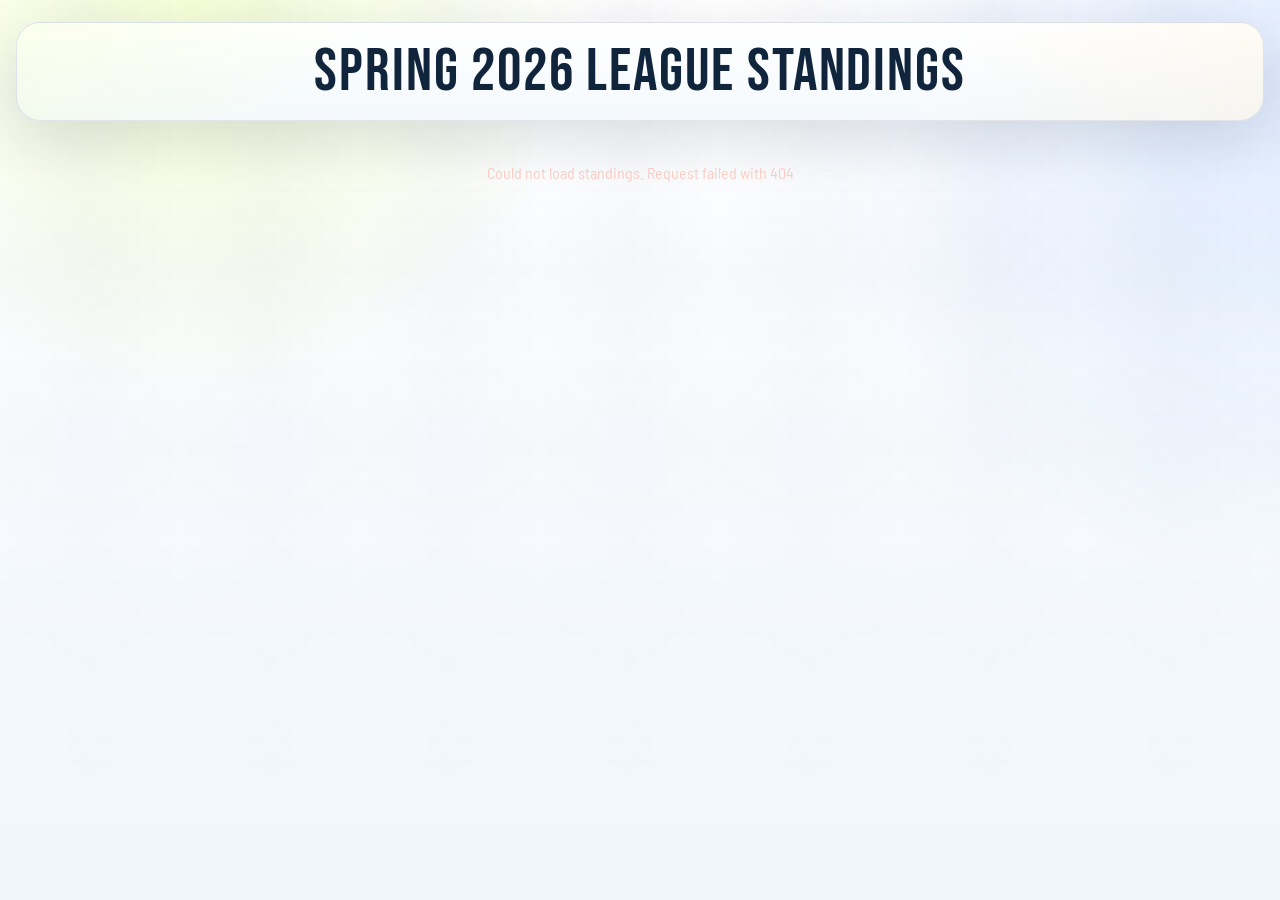
==== index.html @ e8e82318 "Initial standings embed app" ====
<!doctype html>
<html lang="en">
  <head>
    <meta charset="UTF-8" />
    <meta name="viewport" content="width=device-width, initial-scale=1.0" />
    <title>QBK League Standings</title>
    <link rel="preconnect" href="https://fonts.googleapis.com" />
    <link rel="preconnect" href="https://fonts.gstatic.com" crossorigin />
    <link href="https://fonts.googleapis.com/css2?family=Bebas+Neue&family=Barlow+Semi+Condensed:wght@400;500;600;700&display=swap" rel="stylesheet" />
    <link rel="stylesheet" href="./styles.css?v=20260311-standings-1" />
  </head>
  <body>
    <main class="shell">
      <section class="title-panel panel">
        <h1 id="widget-title">Spring 2026 League Standings</h1>
      </section>

      <section id="standings-grid" class="standings-grid"></section>
    </main>

    <template id="league-template">
      <article class="league-card panel">
        <header class="league-header">
          <div>
            <h2 class="league-title"></h2>
          </div>
        </header>
        <div class="table-wrap">
          <table class="standings-table">
            <thead>
              <tr>
                <th>#</th>
                <th>Team</th>
                <th>W</th>
                <th>L</th>
                <th>Win %</th>
                <th>Diff</th>
                <th>GP</th>
              </tr>
            </thead>
            <tbody></tbody>
          </table>
        </div>
      </article>
    </template>

    <script src="./app.js?v=20260311-standings-1"></script>
  </body>
</html>
---- styles.css ----
:root {
  --bg: #f7fbff;
  --bg-deep: #edf4fa;
  --panel: rgba(255, 255, 255, 0.96);
  --panel-strong: rgba(255, 255, 255, 0.98);
  --line: rgba(18, 46, 72, 0.12);
  --ink: #10243c;
  --muted: #58718a;
  --accent: #d7ff3f;
  --accent-soft: rgba(215, 255, 63, 0.14);
  --gold: #ffb84d;
  --danger: #ff7f66;
  --shadow: 0 18px 60px rgba(16, 36, 60, 0.12);
}

* {
  box-sizing: border-box;
}

html, body {
  margin: 0;
  min-height: 100%;
}

body {
  font-family: "Barlow Semi Condensed", "Segoe UI", sans-serif;
  color: var(--ink);
  background:
    radial-gradient(circle at 15% 0%, rgba(215, 255, 63, 0.2), transparent 28%),
    radial-gradient(circle at 100% 10%, rgba(86, 150, 255, 0.16), transparent 32%),
    linear-gradient(180deg, rgba(255, 255, 255, 0.96), rgba(239, 246, 252, 0.98)),
    repeating-linear-gradient(135deg, rgba(16, 36, 60, 0.025) 0 10px, rgba(16, 36, 60, 0.012) 10px 20px),
    var(--bg);
}

body::before {
  content: "";
  position: fixed;
  inset: 0;
  background:
    linear-gradient(90deg, transparent 0, rgba(16,36,60,0.025) 50%, transparent 100%),
    linear-gradient(0deg, transparent 0, rgba(16,36,60,0.025) 50%, transparent 100%);
  background-size: 180px 180px;
  mask-image: linear-gradient(180deg, rgba(0, 0, 0, 0.8), transparent 92%);
  pointer-events: none;
}

.shell {
  width: min(1380px, calc(100vw - 32px));
  margin: 22px auto 40px;
  display: grid;
  gap: 16px;
}

.shell-embed {
  width: min(1380px, calc(100vw - 12px));
  margin: 6px auto 12px;
}

.panel {
  position: relative;
  overflow: hidden;
  border: 1px solid var(--line);
  border-radius: 24px;
  background: linear-gradient(180deg, rgba(255, 255, 255, 0.98), rgba(244, 249, 253, 0.98));
  box-shadow: var(--shadow);
}

.panel::after {
  content: "";
  position: absolute;
  inset: 0;
  background: linear-gradient(130deg, rgba(215,255,63,0.1), transparent 28%, transparent 72%, rgba(255,184,77,0.08));
  pointer-events: none;
}

.title-panel,
.league-card {
  padding: 18px 20px;
}

h1,
.league-title {
  margin: 0;
  font-family: "Bebas Neue", Impact, sans-serif;
  font-weight: 400;
  letter-spacing: 0.03em;
}

h1 {
  font-size: clamp(2.2rem, 5vw, 3.8rem);
  line-height: 0.94;
  text-align: center;
}

.title-panel {
  padding-top: 20px;
  padding-bottom: 20px;
}

.title-panel-embed {
  border-radius: 18px;
}

.standings-grid {
  display: grid;
  grid-template-columns: minmax(0, 1fr);
  gap: 16px;
}

.league-card {
  min-height: 100%;
  width: 100%;
}

.league-header {
  display: flex;
  justify-content: space-between;
  align-items: start;
  gap: 12px;
  margin-bottom: 12px;
}

.league-title {
  font-size: 2rem;
  line-height: 0.95;
}

.table-wrap {
  overflow: auto;
  border-radius: 18px;
  border: 1px solid rgba(152, 180, 208, 0.14);
  background: rgba(255, 255, 255, 0.78);
}

.standings-table {
  width: 100%;
  border-collapse: collapse;
  min-width: 520px;
}

.standings-table thead th {
  position: sticky;
  top: 0;
  z-index: 1;
  background: rgba(241, 247, 252, 0.98);
  color: var(--muted);
  font-size: 0.82rem;
  letter-spacing: 0.08em;
  text-transform: uppercase;
}

.standings-table th,
.standings-table td {
  padding: 11px 12px;
  text-align: left;
  border-bottom: 1px solid rgba(152, 180, 208, 0.1);
  white-space: nowrap;
}

.standings-table tbody tr:nth-child(odd) {
  background: rgba(16, 36, 60, 0.025);
}

.standings-table tbody tr:hover {
  background: rgba(215, 255, 63, 0.14);
}

.standings-table td:first-child,
.standings-table th:first-child {
  width: 44px;
  text-align: center;
}

.team-cell {
  min-width: 180px;
  white-space: normal;
}

.rank-chip {
  display: inline-grid;
  place-items: center;
  width: 28px;
  height: 28px;
  border-radius: 999px;
  background: rgba(16,36,60,0.08);
  font-weight: 700;
}

.is-loading,
.is-error,
.empty-state {
  padding: 26px 20px;
  text-align: center;
  color: var(--muted);
}

.is-error {
  color: #ffd0c7;
}

.feed-live {
  color: var(--accent);
}

.feed-cached {
  color: var(--gold);
}

@media (max-width: 900px) {
  .shell {
    width: min(100vw - 12px, 1380px);
    margin: 8px auto 16px;
  }

  .title-panel,
  .league-card {
    padding: 14px;
  }

  h1 {
    font-size: 2.7rem;
  }

  .standings-grid {
    grid-template-columns: 1fr;
  }
}

@media (max-width: 680px) {
  .shell,
  .shell-embed {
    width: min(100vw - 8px, 1380px);
    margin: 4px auto 10px;
    gap: 10px;
  }

  .panel {
    border-radius: 18px;
  }

  .title-panel,
  .league-card {
    padding: 12px;
  }

  h1 {
    font-size: 2.25rem;
  }

  .league-header {
    margin-bottom: 10px;
  }

  .league-title {
    font-size: 1.65rem;
  }

  .table-wrap {
    overflow-x: auto;
    border: 1px solid rgba(152, 180, 208, 0.14);
    background: rgba(255, 255, 255, 0.86);
  }

  .standings-table {
    min-width: 0;
    table-layout: fixed;
  }

  .team-cell {
    min-width: 0;
    font-size: 0.9rem;
    font-weight: 700;
    line-height: 1.1;
  }

  .standings-table th,
  .standings-table td {
    padding: 8px 6px;
    font-size: 0.78rem;
    text-align: center;
  }

  .standings-table thead th {
    font-size: 0.68rem;
    letter-spacing: 0.06em;
  }

  .standings-table td:nth-child(2),
  .standings-table th:nth-child(2) {
    text-align: left;
    width: 42%;
  }

  .standings-table td:first-child,
  .standings-table th:first-child {
    width: 34px;
    padding-left: 4px;
    padding-right: 4px;
  }

  .standings-table td:nth-child(n+3),
  .standings-table th:nth-child(n+3) {
    width: 9.6%;
  }

  .rank-chip {
    width: 24px;
    height: 24px;
    font-size: 0.82rem;
  }
}
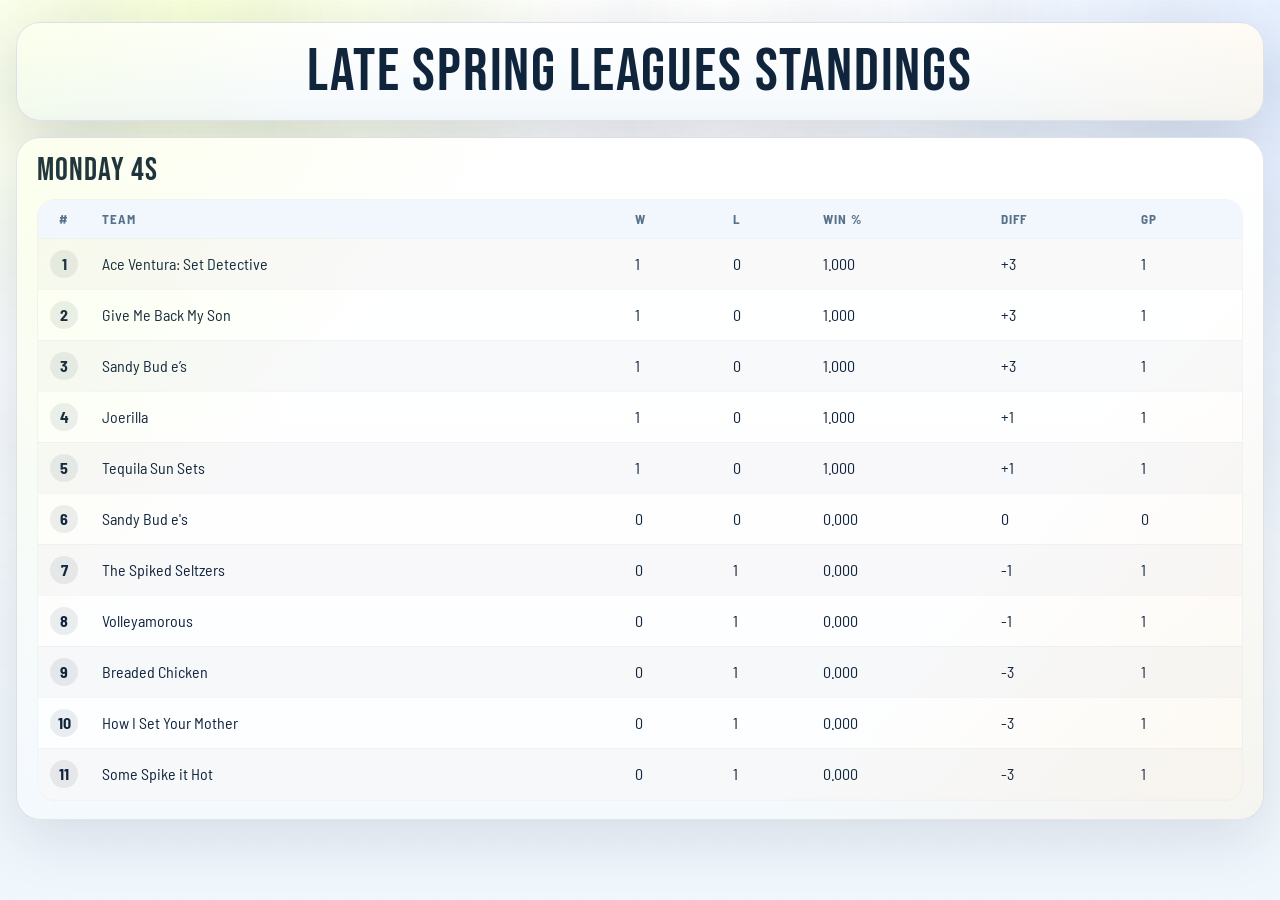
==== commit 7b56a488: "Switch embed to Late Spring standings" ====
--- a/index.html
+++ b/index.html
@@ -3,7 +3,7 @@
   <head>
     <meta charset="UTF-8" />
     <meta name="viewport" content="width=device-width, initial-scale=1.0" />
-    <title>QBK League Standings</title>
+    <title>QBK Late Spring League Standings</title>
     <link rel="preconnect" href="https://fonts.googleapis.com" />
     <link rel="preconnect" href="https://fonts.gstatic.com" crossorigin />
     <link href="https://fonts.googleapis.com/css2?family=Bebas+Neue&family=Barlow+Semi+Condensed:wght@400;500;600;700&display=swap" rel="stylesheet" />
@@ -12,7 +12,7 @@
   <body>
     <main class="shell">
       <section class="title-panel panel">
-        <h1 id="widget-title">Spring 2026 League Standings</h1>
+        <h1 id="widget-title">Late Spring Leagues Standings</h1>
       </section>
 
       <section id="standings-grid" class="standings-grid"></section>
@@ -44,6 +44,6 @@
       </article>
     </template>
 
-    <script src="./app.js?v=20260311-standings-1"></script>
+    <script src="./app.js?v=20260512-late-spring-1"></script>
   </body>
 </html>
--- a/styles.css
+++ b/styles.css
@@ -45,6 +45,14 @@
   pointer-events: none;
 }
 
+body[data-tv="1"] {
+  min-height: 100vh;
+}
+
+body[data-tv="1"]::before {
+  mask-image: linear-gradient(180deg, rgba(0, 0, 0, 0.9), transparent 100%);
+}
+
 .shell {
   width: min(1380px, calc(100vw - 32px));
   margin: 22px auto 40px;
@@ -208,7 +216,7 @@
 }
 
 @media (max-width: 900px) {
-  .shell {
+.shell {
     width: min(100vw - 12px, 1380px);
     margin: 8px auto 16px;
   }
@@ -225,6 +233,58 @@
   .standings-grid {
     grid-template-columns: 1fr;
   }
+}
+
+.tv-shell {
+  width: min(1800px, calc(100vw - 32px));
+  min-height: 100vh;
+  margin: 0 auto;
+  padding: 20px 0;
+  display: grid;
+  align-items: center;
+}
+
+.tv-card {
+  padding: 26px 28px 24px;
+}
+
+.tv-header {
+  margin-bottom: 18px;
+}
+
+.tv-header h1 {
+  font-size: clamp(3rem, 6vw, 5.8rem);
+  text-align: left;
+}
+
+.tv-table-wrap {
+  overflow: hidden;
+}
+
+.tv-standings-table {
+  min-width: 0;
+}
+
+.tv-standings-table th,
+.tv-standings-table td {
+  padding: 16px 18px;
+  font-size: clamp(1rem, 1.3vw, 1.45rem);
+}
+
+.tv-standings-table thead th {
+  font-size: clamp(0.85rem, 1vw, 1.05rem);
+}
+
+.tv-standings-table .team-cell {
+  min-width: 340px;
+  font-size: clamp(1.1rem, 1.45vw, 1.55rem);
+  font-weight: 700;
+}
+
+body[data-tv="1"] .rank-chip {
+  width: 34px;
+  height: 34px;
+  font-size: 1rem;
 }
 
 @media (max-width: 680px) {
@@ -257,7 +317,7 @@
   }
 
   .table-wrap {
-    overflow-x: auto;
+    overflow-x: hidden;
     border: 1px solid rgba(152, 180, 208, 0.14);
     background: rgba(255, 255, 255, 0.86);
   }
@@ -269,44 +329,83 @@
 
   .team-cell {
     min-width: 0;
-    font-size: 0.9rem;
+    font-size: 0.84rem;
     font-weight: 700;
     line-height: 1.1;
+    white-space: normal;
+    overflow-wrap: anywhere;
+    word-break: break-word;
   }
 
   .standings-table th,
   .standings-table td {
-    padding: 8px 6px;
-    font-size: 0.78rem;
+    padding: 7px 4px;
+    font-size: 0.68rem;
     text-align: center;
+    font-variant-numeric: tabular-nums;
   }
 
   .standings-table thead th {
-    font-size: 0.68rem;
-    letter-spacing: 0.06em;
+    font-size: 0.6rem;
+    letter-spacing: 0.04em;
+    white-space: nowrap;
   }
 
   .standings-table td:nth-child(2),
   .standings-table th:nth-child(2) {
     text-align: left;
-    width: 42%;
+    width: 48%;
   }
 
   .standings-table td:first-child,
   .standings-table th:first-child {
-    width: 34px;
-    padding-left: 4px;
-    padding-right: 4px;
-  }
-
-  .standings-table td:nth-child(n+3),
-  .standings-table th:nth-child(n+3) {
-    width: 9.6%;
+    width: 30px;
+    padding-left: 2px;
+    padding-right: 2px;
+  }
+
+  .standings-table td:nth-child(3),
+  .standings-table th:nth-child(3),
+  .standings-table td:nth-child(4),
+  .standings-table th:nth-child(4),
+  .standings-table td:nth-child(7),
+  .standings-table th:nth-child(7) {
+    width: 7%;
+  }
+
+  .standings-table td:nth-child(5),
+  .standings-table th:nth-child(5) {
+    width: 13%;
+  }
+
+  .standings-table td:nth-child(6),
+  .standings-table th:nth-child(6) {
+    width: 10%;
+  }
+
+  .standings-table th:nth-child(5) {
+    font-size: 0;
+  }
+
+  .standings-table th:nth-child(5)::after {
+    content: "PCT";
+    font-size: 0.6rem;
+    letter-spacing: 0.04em;
+  }
+
+  .standings-table th:nth-child(6) {
+    font-size: 0;
+  }
+
+  .standings-table th:nth-child(6)::after {
+    content: "DIFF";
+    font-size: 0.6rem;
+    letter-spacing: 0.04em;
   }
 
   .rank-chip {
-    width: 24px;
-    height: 24px;
-    font-size: 0.82rem;
-  }
-}
+    width: 22px;
+    height: 22px;
+    font-size: 0.74rem;
+  }
+}
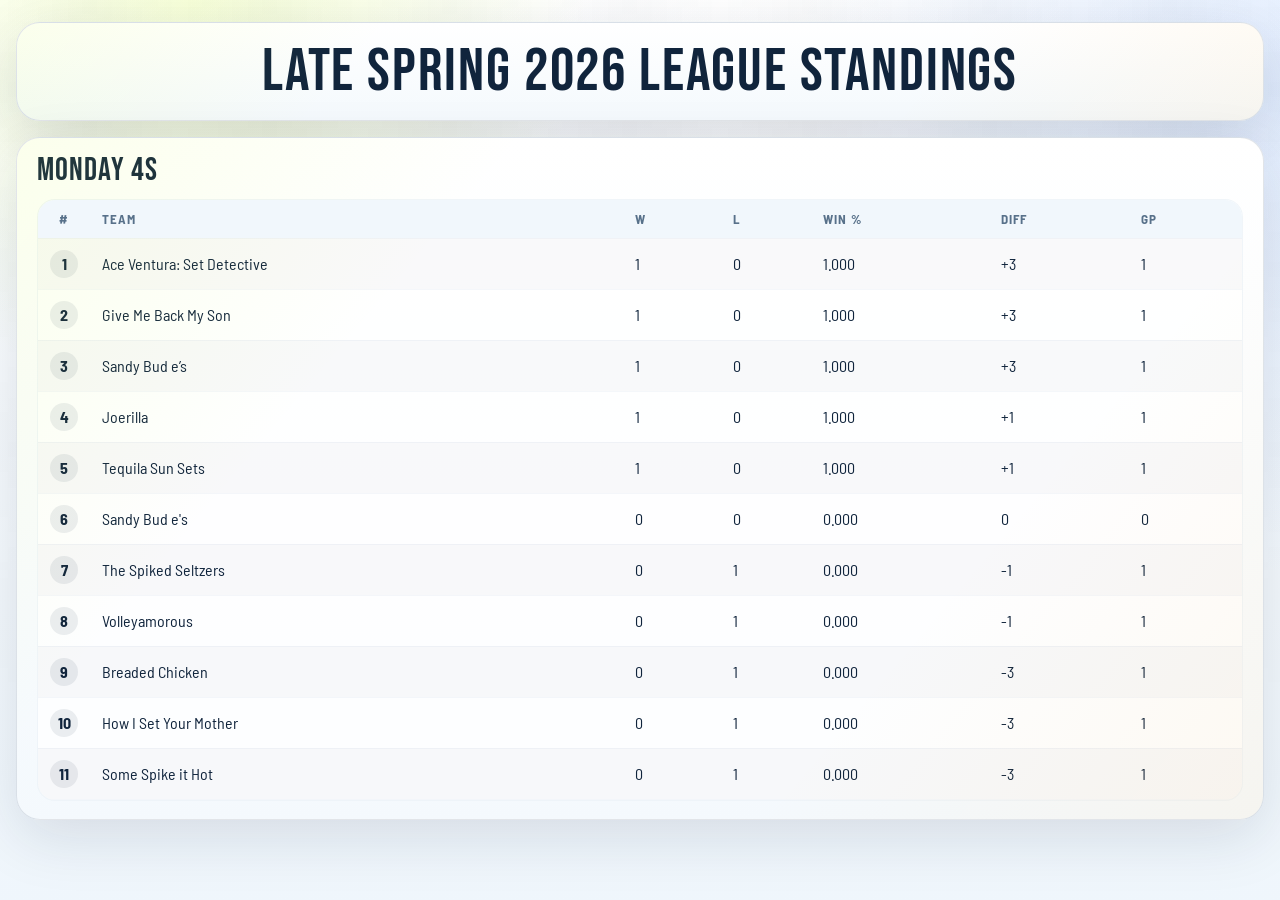
==== commit 36144d94: "Force Late Spring 2026 embed season" ====
--- a/index.html
+++ b/index.html
@@ -12,7 +12,7 @@
   <body>
     <main class="shell">
       <section class="title-panel panel">
-        <h1 id="widget-title">Late Spring Leagues Standings</h1>
+        <h1 id="widget-title">Late Spring 2026 Standings</h1>
       </section>
 
       <section id="standings-grid" class="standings-grid"></section>
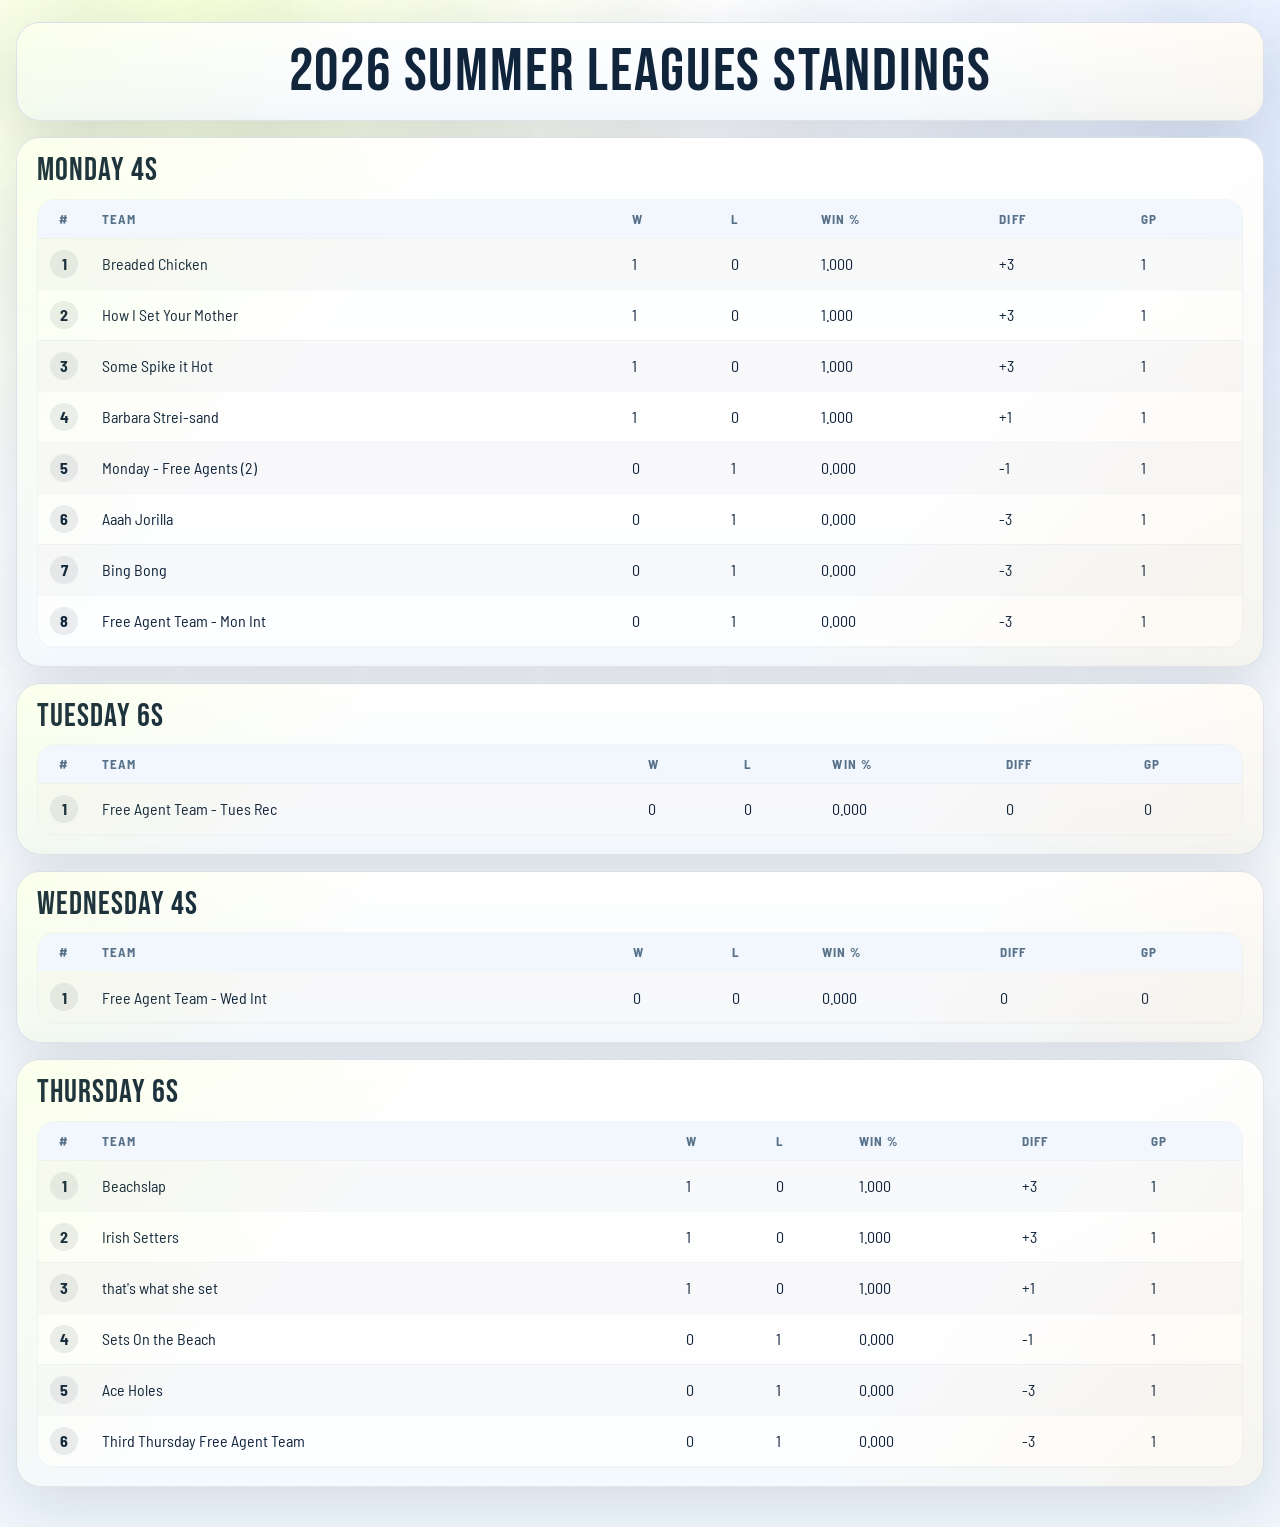
==== commit d1feb516: "Switch standings to Summer Leagues" ====
--- a/index.html
+++ b/index.html
@@ -3,7 +3,7 @@
   <head>
     <meta charset="UTF-8" />
     <meta name="viewport" content="width=device-width, initial-scale=1.0" />
-    <title>QBK Late Spring League Standings</title>
+    <title>QBK 2026 Summer League Standings</title>
     <link rel="preconnect" href="https://fonts.googleapis.com" />
     <link rel="preconnect" href="https://fonts.gstatic.com" crossorigin />
     <link href="https://fonts.googleapis.com/css2?family=Bebas+Neue&family=Barlow+Semi+Condensed:wght@400;500;600;700&display=swap" rel="stylesheet" />
@@ -12,7 +12,7 @@
   <body>
     <main class="shell">
       <section class="title-panel panel">
-        <h1 id="widget-title">Late Spring 2026 Standings</h1>
+        <h1 id="widget-title">2026 Summer Leagues Standings</h1>
       </section>
 
       <section id="standings-grid" class="standings-grid"></section>
@@ -44,6 +44,6 @@
       </article>
     </template>
 
-    <script src="./app.js?v=20260512-late-spring-1"></script>
+    <script src="./app.js?v=20260717-summer-leagues-1"></script>
   </body>
 </html>
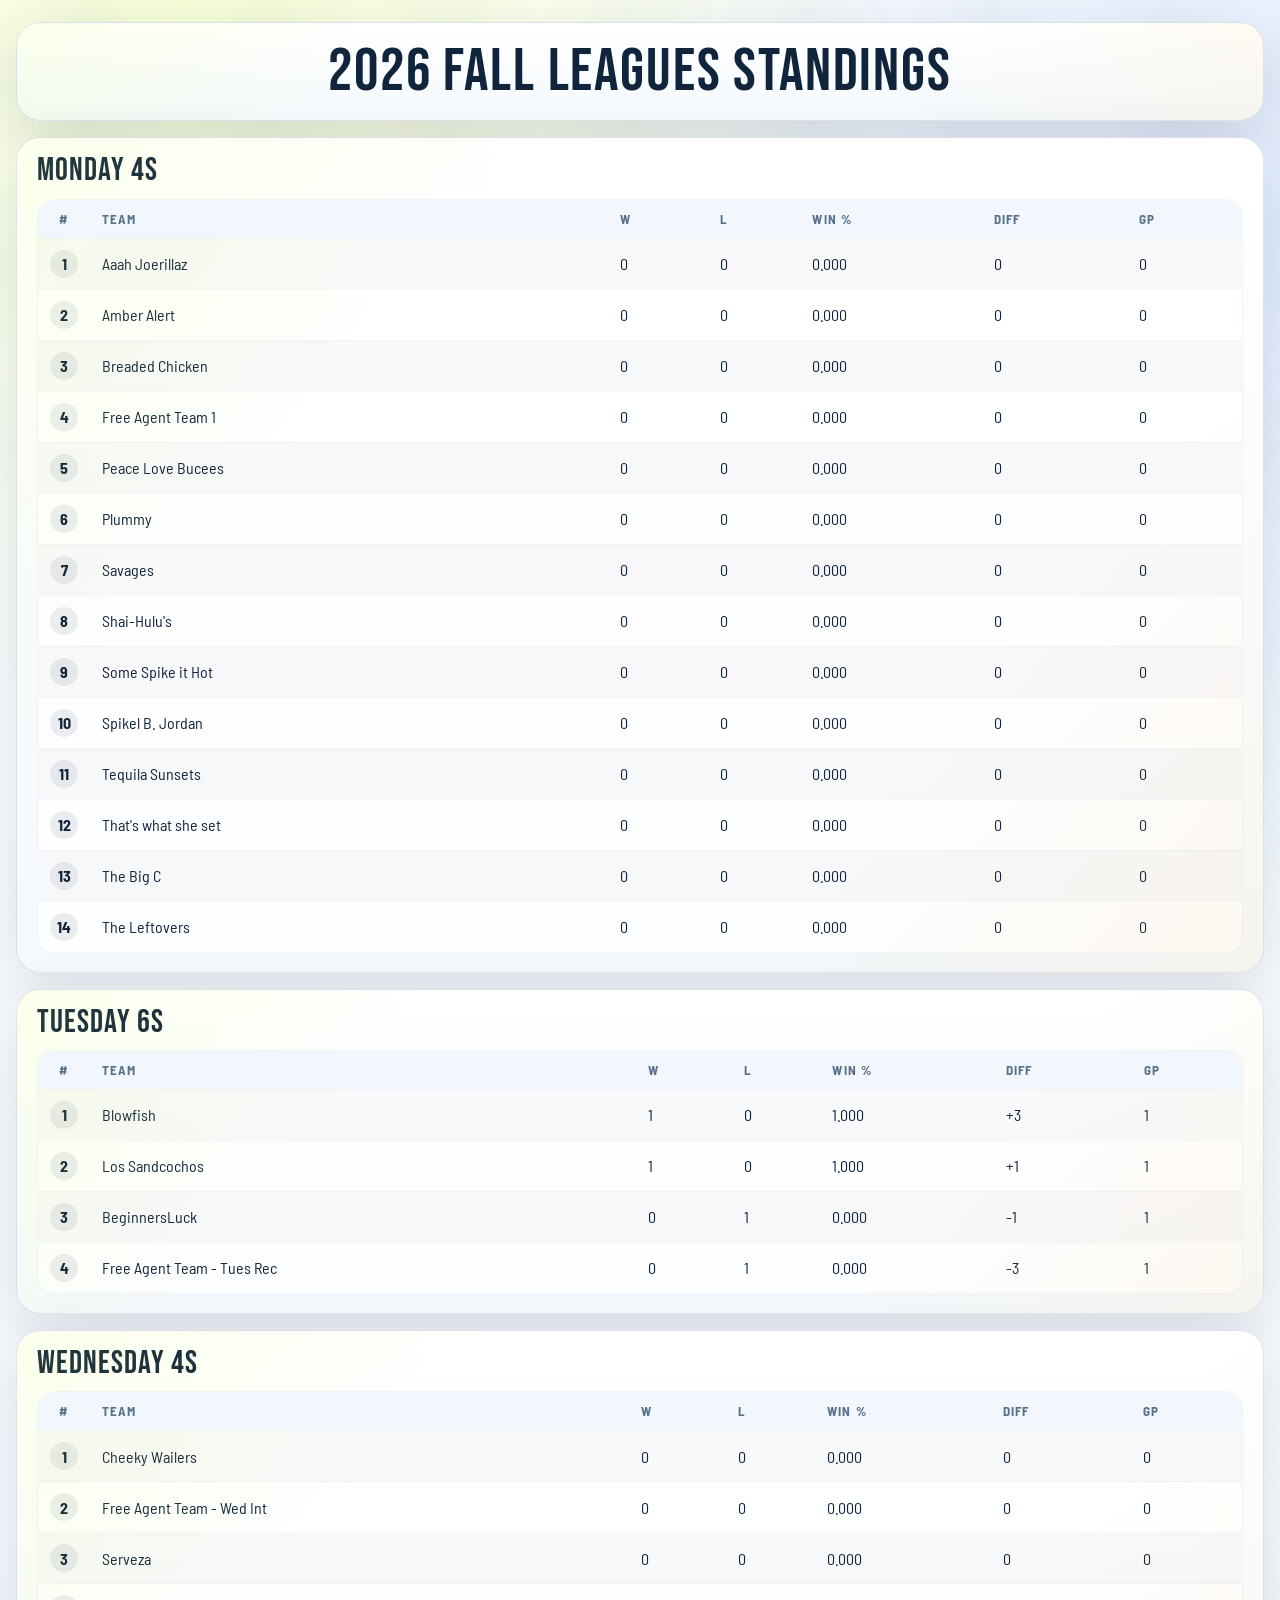
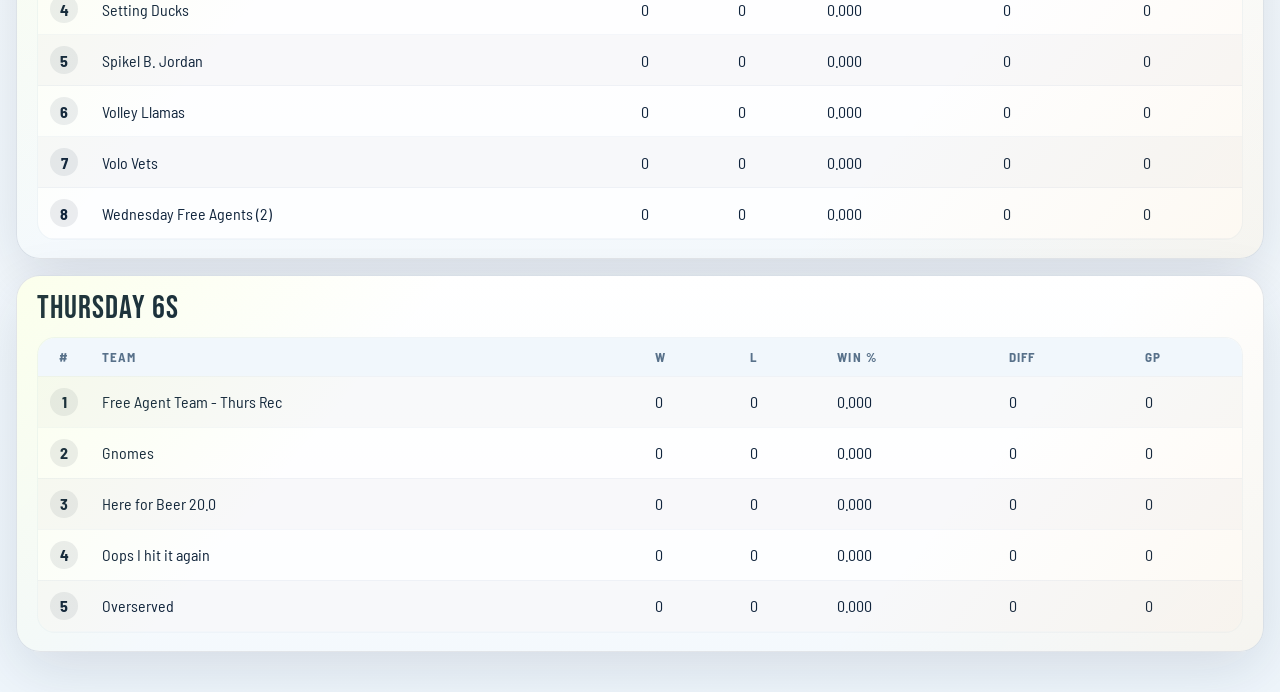
==== commit 67c42f9b: "Refresh 2026 Fall standings" ====
--- a/index.html
+++ b/index.html
@@ -3,7 +3,7 @@
   <head>
     <meta charset="UTF-8" />
     <meta name="viewport" content="width=device-width, initial-scale=1.0" />
-    <title>QBK 2026 Summer League Standings</title>
+    <title>QBK 2026 Fall League Standings</title>
     <link rel="preconnect" href="https://fonts.googleapis.com" />
     <link rel="preconnect" href="https://fonts.gstatic.com" crossorigin />
     <link href="https://fonts.googleapis.com/css2?family=Bebas+Neue&family=Barlow+Semi+Condensed:wght@400;500;600;700&display=swap" rel="stylesheet" />
@@ -12,7 +12,7 @@
   <body>
     <main class="shell">
       <section class="title-panel panel">
-        <h1 id="widget-title">2026 Summer Leagues Standings</h1>
+        <h1 id="widget-title">2026 Fall Leagues Standings</h1>
       </section>
 
       <section id="standings-grid" class="standings-grid"></section>
@@ -44,6 +44,6 @@
       </article>
     </template>
 
-    <script src="./app.js?v=20260717-summer-leagues-1"></script>
+    <script src="./app.js?v=20260909-fall-leagues-1"></script>
   </body>
 </html>
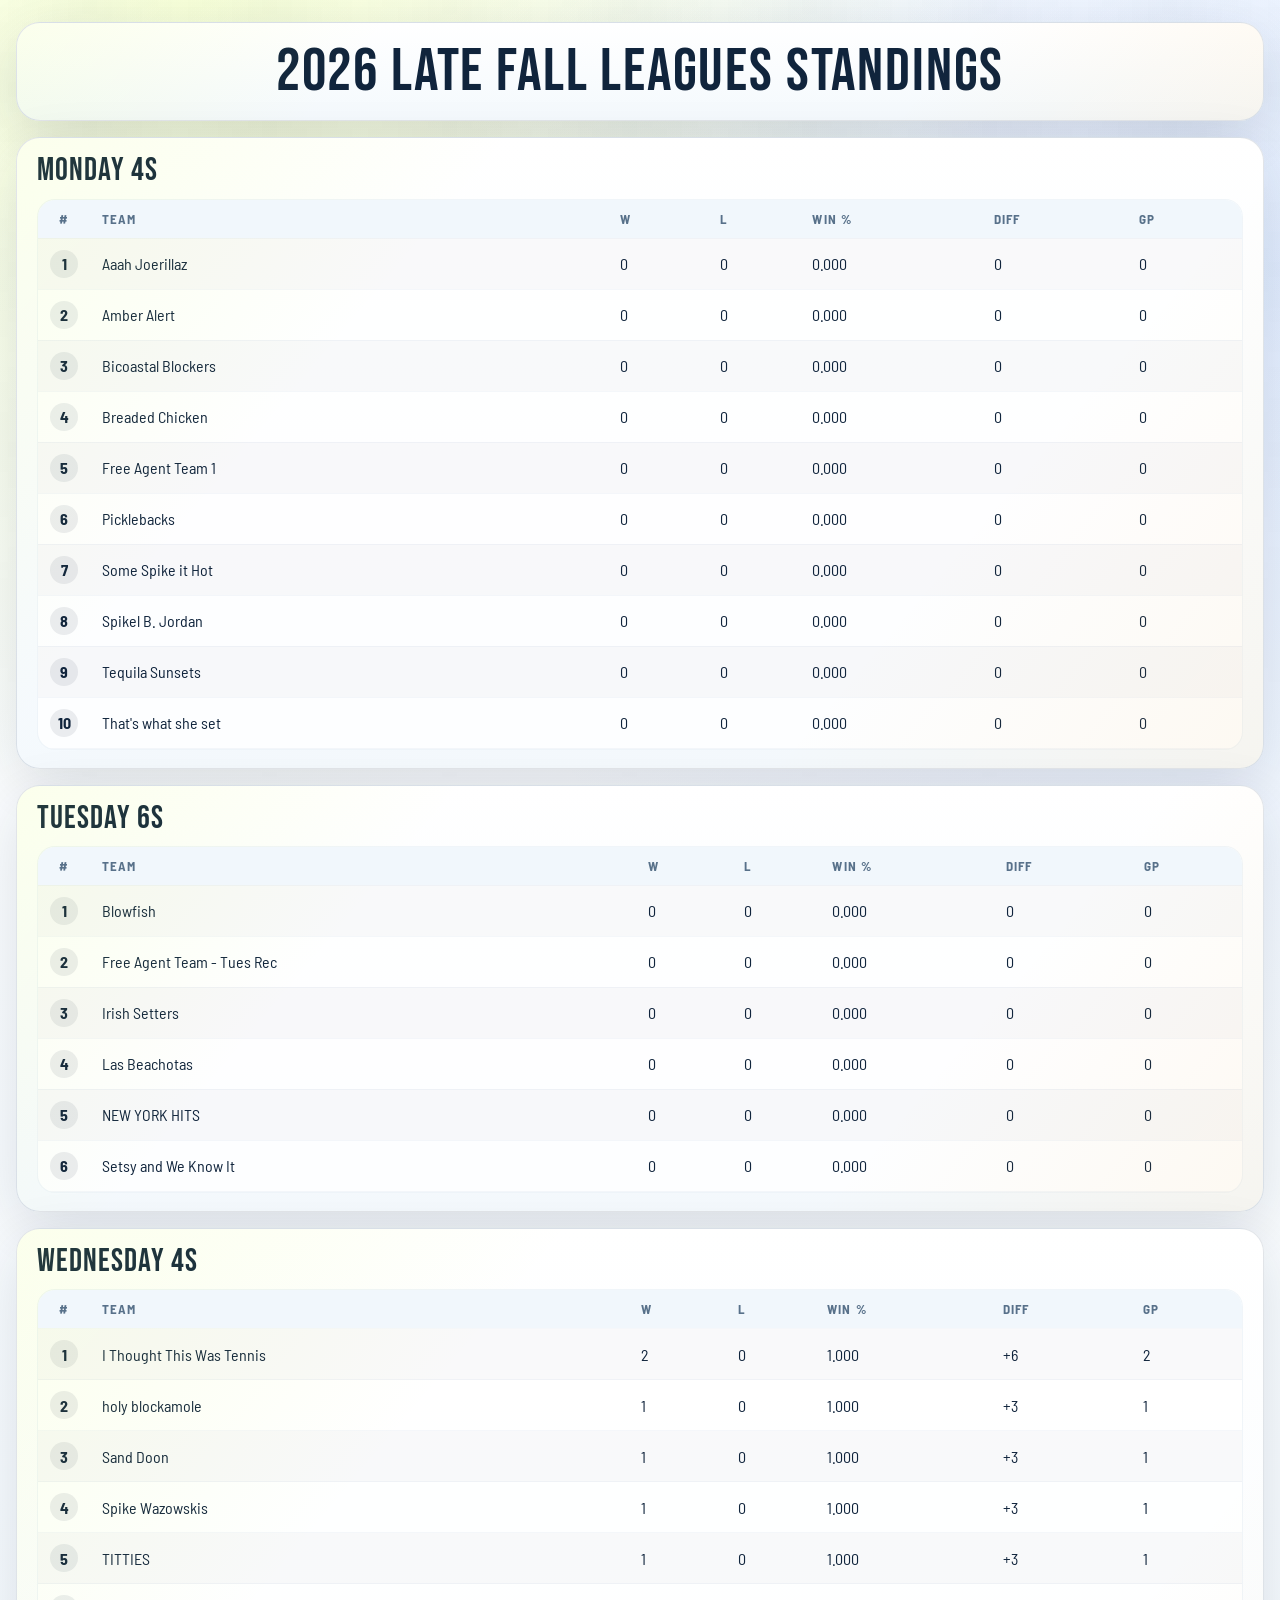
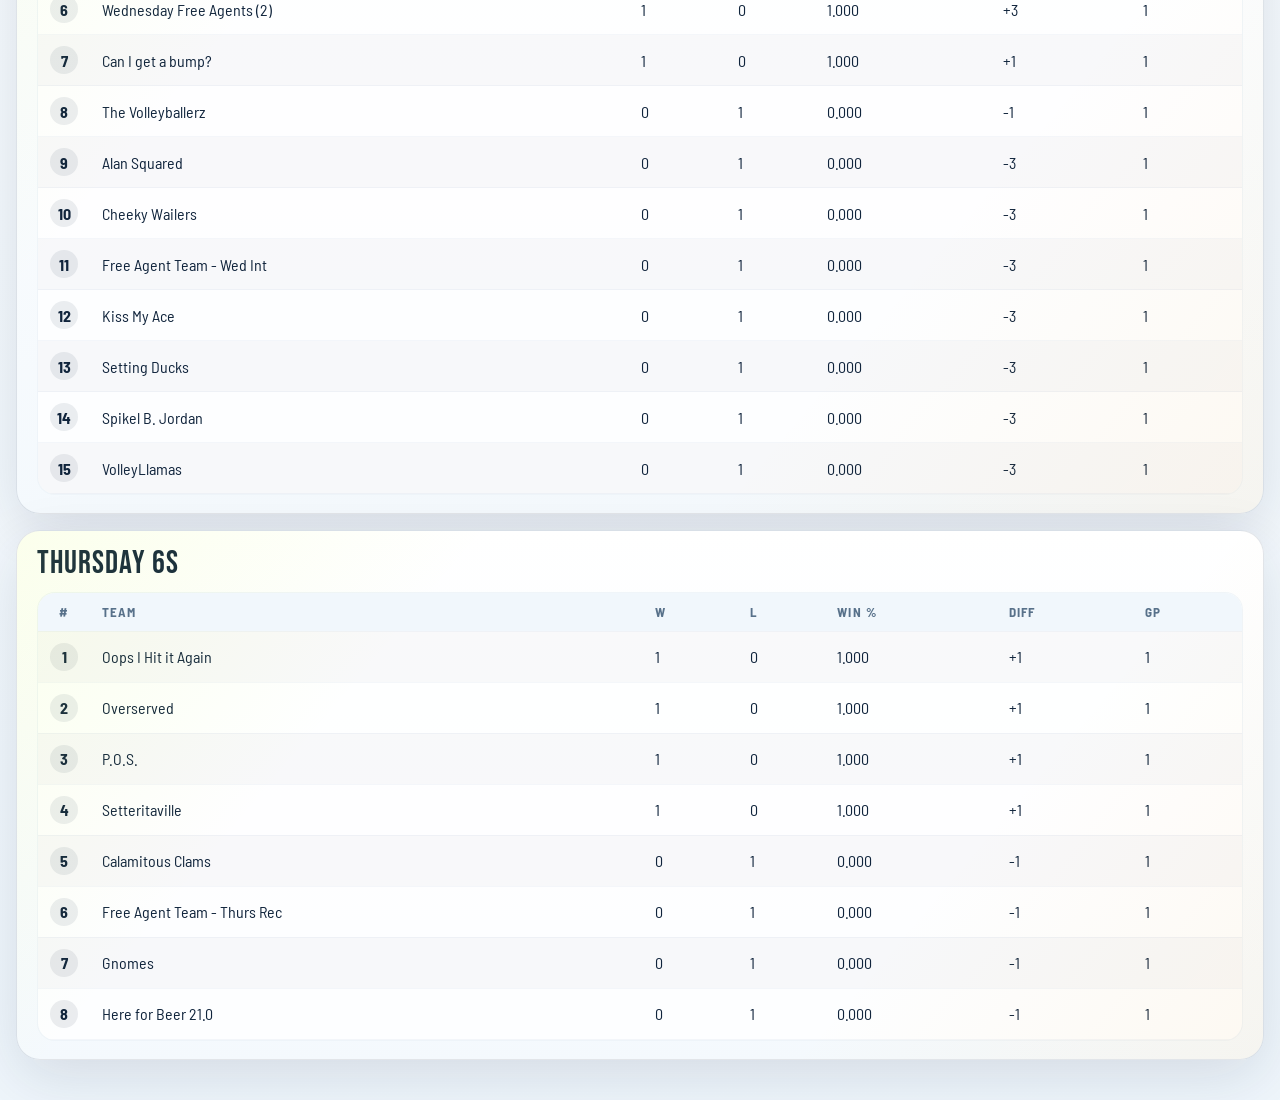
==== commit b89fb895: "Switch to 2026 Late Fall standings" ====
--- a/index.html
+++ b/index.html
@@ -3,7 +3,7 @@
   <head>
     <meta charset="UTF-8" />
     <meta name="viewport" content="width=device-width, initial-scale=1.0" />
-    <title>QBK 2026 Fall League Standings</title>
+    <title>QBK 2026 Late Fall League Standings</title>
     <link rel="preconnect" href="https://fonts.googleapis.com" />
     <link rel="preconnect" href="https://fonts.gstatic.com" crossorigin />
     <link href="https://fonts.googleapis.com/css2?family=Bebas+Neue&family=Barlow+Semi+Condensed:wght@400;500;600;700&display=swap" rel="stylesheet" />
@@ -12,7 +12,7 @@
   <body>
     <main class="shell">
       <section class="title-panel panel">
-        <h1 id="widget-title">2026 Fall Leagues Standings</h1>
+        <h1 id="widget-title">2026 Late Fall Leagues Standings</h1>
       </section>
 
       <section id="standings-grid" class="standings-grid"></section>
